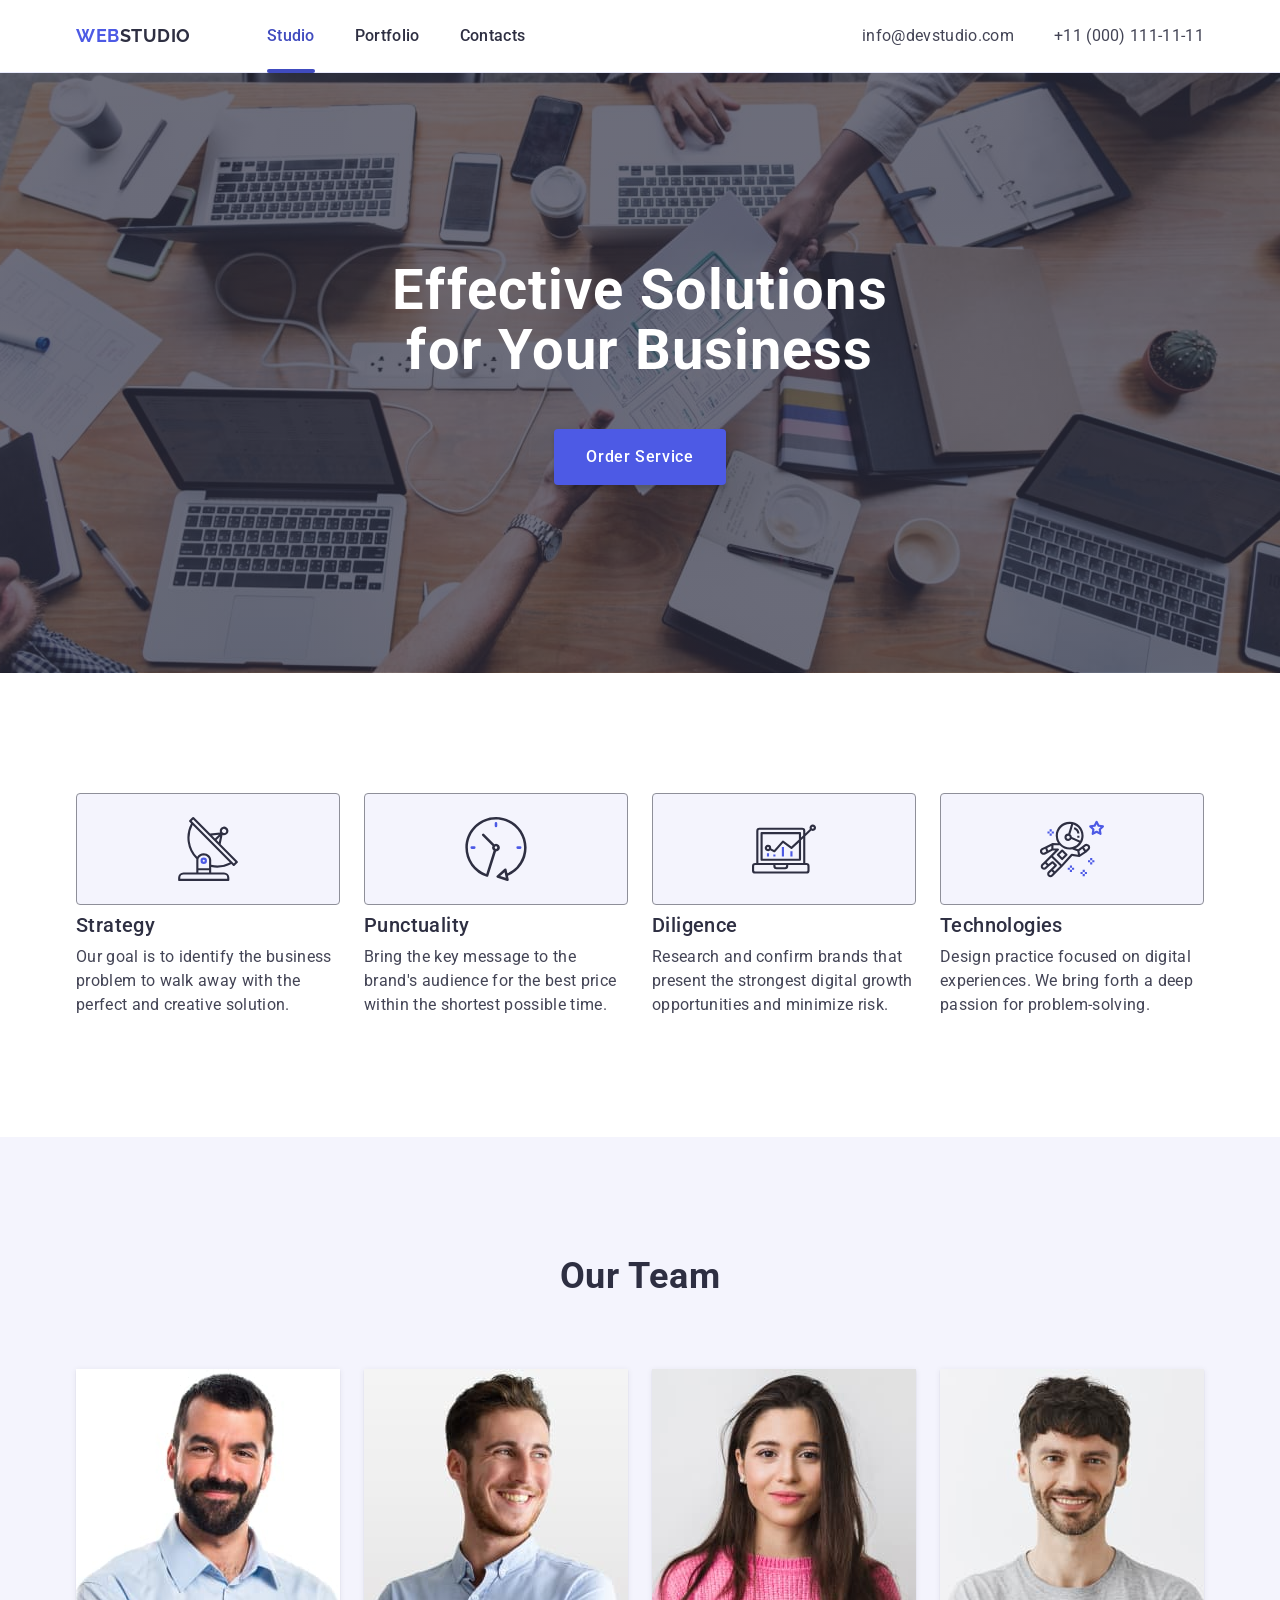
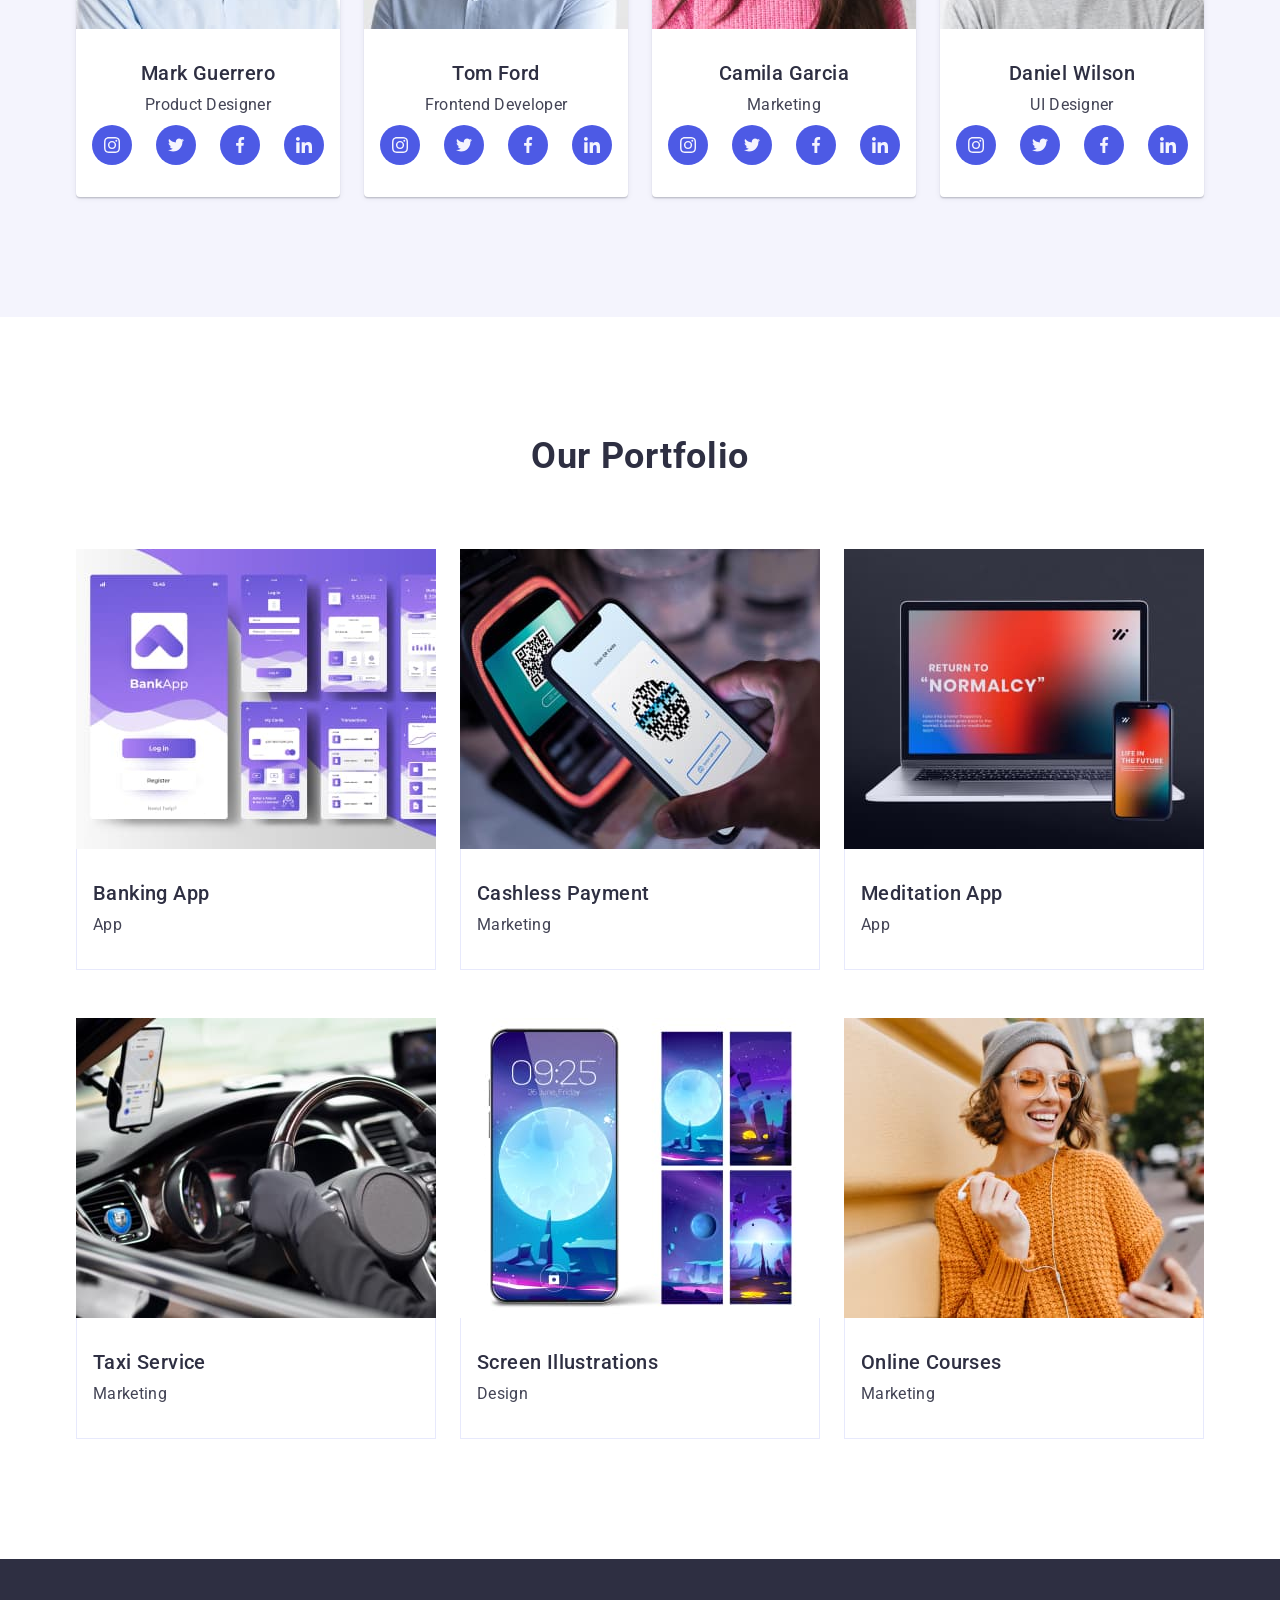
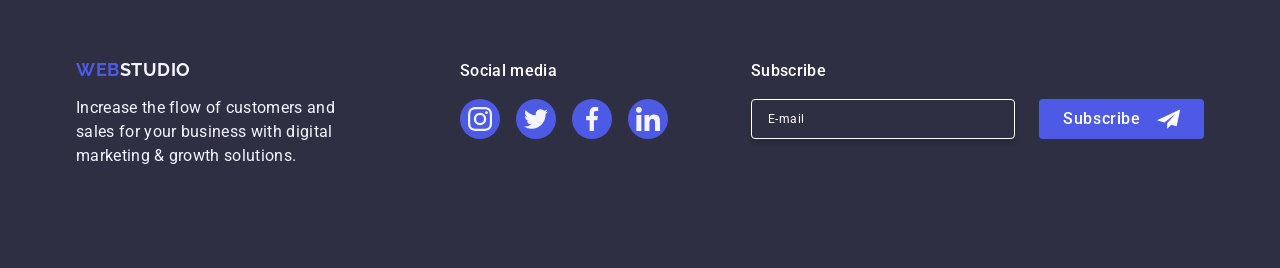
==== index.html @ db7bddde "Add corrections into footer form" ====
<!DOCTYPE html>
<html lang="en">
  <head>
    <meta charset="UTF-8" />
    <meta name="viewport" content="width=device-width, initial-scale=1.0" />
    <title>WebStudio</title>
    <link rel="preconnect" href="https://fonts.googleapis.com" />
    <link rel="preconnect" href="https://fonts.gstatic.com" crossorigin />
    <link
      href="https://fonts.googleapis.com/css2?family=Raleway:wght@700&family=Roboto:wght@100..900&display=swap"
      rel="stylesheet"
    />
    <link
      rel="stylesheet"
      href="https://cdnjs.cloudflare.com/ajax/libs/modern-normalize/3.0.1/modern-normalize.min.css"
      integrity="sha512-q6WgHqiHlKyOqslT/lgBgodhd03Wp4BEqKeW6nNtlOY4quzyG3VoQKFrieaCeSnuVseNKRGpGeDU3qPmabCANg=="
      crossorigin="anonymous"
      referrerpolicy="no-referrer"
    />
    <link rel="stylesheet" href="./css/styles.css" />
  </head>
  <body>
    <header class="header">
      <div class="container">
        <nav class="nav">
          <a class="link logo" href="./index.html">Web<span class="logo-accent">Studio</span></a>

          <ul class="list menu-list">
            <li class="menu-list-item"><a class="link menu-list-link current" href="./index.html">Studio</a></li>
            <li class="menu-list-item"><a class="link menu-list-link" href="">Portfolio</a></li>
            <li class="menu-list-item"><a class="link menu-list-link" href="">Contacts</a></li>
          </ul>
        </nav>

        <address class="address">
          <ul class="list address-list">
            <li class="address-list-item">
              <a class="link address-list-link" href="mailto:info@devstudio.com">info@devstudio.com</a>
            </li>
            <li class="address-list-item">
              <a class="link address-list-link" href="tel:+110001111111">+11 (000) 111-11-11</a>
            </li>
          </ul>
        </address>
      </div>
    </header>

    <main>
      <section class="hero">
        <div class="container">
          <h1 class="hero-title">Effective Solutions for Your Business</h1>
          <button class="btn" type="button">Order Service</button>
        </div>
      </section>

      <section class="section">
        <div class="container">
          <h2 class="visually-hidden">Our benefits</h2>

          <ul class="list benefits-list">
            <li class="benefits-list-item">
              <div class="benefits-list-icon-wrapper">
                <svg class="benefits-list-icon" width="64" height="64">
                  <use href="./images/icons.svg#icon-antenna"></use>
                </svg>
              </div>

              <h3 class="benefits-list-title">Strategy</h3>
              <p class="benefits-list-text">
                Our goal is to identify the business problem to walk away with the perfect and creative solution.
              </p>
            </li>
            <li class="benefits-list-item">
              <div class="benefits-list-icon-wrapper">
                <svg class="benefits-list-icon" width="64" height="64">
                  <use href="./images/icons.svg#icon-clock"></use>
                </svg>
              </div>

              <h3 class="benefits-list-title">Punctuality</h3>
              <p class="benefits-list-text">
                Bring the key message to the brand's audience for the best price within the shortest possible time.
              </p>
            </li>
            <li class="benefits-list-item">
              <div class="benefits-list-icon-wrapper">
                <svg class="benefits-list-icon" width="64" height="64">
                  <use href="./images/icons.svg#icon-diagram"></use>
                </svg>
              </div>

              <h3 class="benefits-list-title">Diligence</h3>
              <p class="benefits-list-text">
                Research and confirm brands that present the strongest digital growth opportunities and minimize risk.
              </p>
            </li>
            <li class="benefits-list-item">
              <div class="benefits-list-icon-wrapper">
                <svg class="benefits-list-icon" width="64" height="64">
                  <use href="./images/icons.svg#icon-astronaut"></use>
                </svg>
              </div>

              <h3 class="benefits-list-title">Technologies</h3>
              <p class="benefits-list-text">
                Design practice focused on digital experiences. We bring forth a deep passion for problem-solving.
              </p>
            </li>
          </ul>
        </div>
      </section>

      <section class="section team">
        <div class="container">
          <h2 class="section-title">Our Team</h2>

          <ul class="list team-list">
            <li class="team-list-item">
              <img src="./images/team/img1.jpg" alt="Mark Guerrero" width="264" height="260" />

              <div class="team-list-content">
                <h3 class="team-list-title">Mark Guerrero</h3>
                <p class="team-list-text">Product Designer</p>

                <ul class="list socials-list">
                  <li class="socials-list-item">
                    <a href="" class="socials-list-link">
                      <svg class="socials-list-icon" width="16" height="16">
                        <use href="./images/icons.svg#icon-instagram"></use>
                      </svg>
                    </a>
                  </li>
                  <li class="socials-list-item">
                    <a href="" class="socials-list-link">
                      <svg class="socials-list-icon" width="16" height="16">
                        <use href="./images/icons.svg#icon-twitter"></use>
                      </svg>
                    </a>
                  </li>
                  <li class="socials-list-item">
                    <a href="" class="socials-list-link">
                      <svg class="socials-list-icon" width="16" height="16">
                        <use href="./images/icons.svg#icon-facebook"></use>
                      </svg>
                    </a>
                  </li>
                  <li class="socials-list-item">
                    <a href="" class="socials-list-link">
                      <svg class="socials-list-icon" width="16" height="16">
                        <use href="./images/icons.svg#icon-linkedin"></use>
                      </svg>
                    </a>
                  </li>
                </ul>
              </div>
            </li>
            <li class="team-list-item">
              <img src="./images/team/img2.jpg" alt="Tom Ford" width="264" height="260" />

              <div class="team-list-content">
                <h3 class="team-list-title">Tom Ford</h3>
                <p class="team-list-text">Frontend Developer</p>

                <ul class="list socials-list">
                  <li class="socials-list-item">
                    <a href="" class="socials-list-link">
                      <svg class="socials-list-icon" width="16" height="16">
                        <use href="./images/icons.svg#icon-instagram"></use>
                      </svg>
                    </a>
                  </li>
                  <li class="socials-list-item">
                    <a href="" class="socials-list-link">
                      <svg class="socials-list-icon" width="16" height="16">
                        <use href="./images/icons.svg#icon-twitter"></use>
                      </svg>
                    </a>
                  </li>
                  <li class="socials-list-item">
                    <a href="" class="socials-list-link">
                      <svg class="socials-list-icon" width="16" height="16">
                        <use href="./images/icons.svg#icon-facebook"></use>
                      </svg>
                    </a>
                  </li>
                  <li class="socials-list-item">
                    <a href="" class="socials-list-link">
                      <svg class="socials-list-icon" width="16" height="16">
                        <use href="./images/icons.svg#icon-linkedin"></use>
                      </svg>
                    </a>
                  </li>
                </ul>
              </div>
            </li>
            <li class="team-list-item">
              <img src="./images/team/img3.jpg" alt="Camila Garcia" width="264" height="260" />

              <div class="team-list-content">
                <h3 class="team-list-title">Camila Garcia</h3>
                <p class="team-list-text">Marketing</p>

                <ul class="list socials-list">
                  <li class="socials-list-item">
                    <a href="" class="socials-list-link">
                      <svg class="socials-list-icon" width="16" height="16">
                        <use href="./images/icons.svg#icon-instagram"></use>
                      </svg>
                    </a>
                  </li>
                  <li class="socials-list-item">
                    <a href="" class="socials-list-link">
                      <svg class="socials-list-icon" width="16" height="16">
                        <use href="./images/icons.svg#icon-twitter"></use>
                      </svg>
                    </a>
                  </li>
                  <li class="socials-list-item">
                    <a href="" class="socials-list-link">
                      <svg class="socials-list-icon" width="16" height="16">
                        <use href="./images/icons.svg#icon-facebook"></use>
                      </svg>
                    </a>
                  </li>
                  <li class="socials-list-item">
                    <a href="" class="socials-list-link">
                      <svg class="socials-list-icon" width="16" height="16">
                        <use href="./images/icons.svg#icon-linkedin"></use>
                      </svg>
                    </a>
                  </li>
                </ul>
              </div>
            </li>
            <li class="team-list-item">
              <img src="./images/team/img4.jpg" alt="Daniel Wilson" width="264" height="260" />

              <div class="team-list-content">
                <h3 class="team-list-title">Daniel Wilson</h3>
                <p class="team-list-text">UI Designer</p>

                <ul class="list socials-list">
                  <li class="socials-list-item">
                    <a href="" class="socials-list-link">
                      <svg class="socials-list-icon" width="16" height="16">
                        <use href="./images/icons.svg#icon-instagram"></use>
                      </svg>
                    </a>
                  </li>
                  <li class="socials-list-item">
                    <a href="" class="socials-list-link">
                      <svg class="socials-list-icon" width="16" height="16">
                        <use href="./images/icons.svg#icon-twitter"></use>
                      </svg>
                    </a>
                  </li>
                  <li class="socials-list-item">
                    <a href="" class="socials-list-link">
                      <svg class="socials-list-icon" width="16" height="16">
                        <use href="./images/icons.svg#icon-facebook"></use>
                      </svg>
                    </a>
                  </li>
                  <li class="socials-list-item">
                    <a href="" class="socials-list-link">
                      <svg class="socials-list-icon" width="16" height="16">
                        <use href="./images/icons.svg#icon-linkedin"></use>
                      </svg>
                    </a>
                  </li>
                </ul>
              </div>
            </li>
          </ul>
        </div>
      </section>

      <section class="section">
        <div class="container">
          <h2 class="section-title">Our Portfolio</h2>

          <ul class="list portfolio-list">
            <li class="portfolio-list-item">
              <div class="portfolio-thumb">
                <img src="./images/portfolio/img1.jpg" alt="Banking App" width="360" height="300" />
                <p class="portfolio-overlay">
                  14 Stylish and User-Friendly App Design Concepts · Task Manager App · Calorie Tracker App · Exotic
                  Fruit Ecommerce App · Cloud Storage App
                </p>
              </div>

              <div class="portfolio-list-content">
                <h3 class="portfolio-list-title">Banking App</h3>
                <p class="portfolio-list-text">App</p>
              </div>
            </li>
            <li class="portfolio-list-item">
              <div class="portfolio-thumb">
                <img src="./images/portfolio/img2.jpg" alt="Cashless Payment" width="360" height="300" />
                <p class="portfolio-overlay">
                  14 Stylish and User-Friendly App Design Concepts · Task Manager App · Calorie Tracker App · Exotic
                  Fruit Ecommerce App · Cloud Storage App
                </p>
              </div>

              <div class="portfolio-list-content">
                <h3 class="portfolio-list-title">Cashless Payment</h3>
                <p class="portfolio-list-text">Marketing</p>
              </div>
            </li>
            <li class="portfolio-list-item">
              <div class="portfolio-thumb">
                <img src="./images/portfolio/img3.jpg" alt="Meditation App" width="360" height="300" />
                <p class="portfolio-overlay">
                  14 Stylish and User-Friendly App Design Concepts · Task Manager App · Calorie Tracker App · Exotic
                  Fruit Ecommerce App · Cloud Storage App
                </p>
              </div>

              <div class="portfolio-list-content">
                <h3 class="portfolio-list-title">Meditation App</h3>
                <p class="portfolio-list-text">App</p>
              </div>
            </li>
            <li class="portfolio-list-item">
              <div class="portfolio-thumb">
                <img src="./images/portfolio/img4.jpg" alt="Taxi Service" width="360" height="300" />
                <p class="portfolio-overlay">
                  14 Stylish and User-Friendly App Design Concepts · Task Manager App · Calorie Tracker App · Exotic
                  Fruit Ecommerce App · Cloud Storage App
                </p>
              </div>

              <div class="portfolio-list-content">
                <h3 class="portfolio-list-title">Taxi Service</h3>
                <p class="portfolio-list-text">Marketing</p>
              </div>
            </li>
            <li class="portfolio-list-item">
              <div class="portfolio-thumb">
                <img src="./images/portfolio/img5.jpg" alt="Screen Illustrations" width="360" height="300" />
                <p class="portfolio-overlay">
                  14 Stylish and User-Friendly App Design Concepts · Task Manager App · Calorie Tracker App · Exotic
                  Fruit Ecommerce App · Cloud Storage App
                </p>
              </div>

              <div class="portfolio-list-content">
                <h3 class="portfolio-list-title">Screen Illustrations</h3>
                <p class="portfolio-list-text">Design</p>
              </div>
            </li>
            <li class="portfolio-list-item">
              <div class="portfolio-thumb">
                <img src="./images/portfolio/img6.jpg" alt="Online Courses" width="360" height="300" />
                <p class="portfolio-overlay">
                  14 Stylish and User-Friendly App Design Concepts · Task Manager App · Calorie Tracker App · Exotic
                  Fruit Ecommerce App · Cloud Storage App
                </p>
              </div>

              <div class="portfolio-list-content">
                <h3 class="portfolio-list-title">Online Courses</h3>
                <p class="portfolio-list-text">Marketing</p>
              </div>
            </li>
          </ul>
        </div>
      </section>
    </main>

    <footer class="footer">
      <div class="container">
        <div class="footer-info-wrapper">
          <a class="link logo" href="./index.html">Web<span class="logo-accent">Studio</span></a>
          <p class="footer-text">
            Increase the flow of customers and sales for your business with digital marketing & growth solutions.
          </p>
        </div>

        <div class="footer-socials-wrapper">
          <p class="footer-socials-info">Social media</p>

          <ul class="list socials-list">
            <li class="socials-list-item">
              <a href="" class="socials-list-link">
                <svg class="socials-list-icon" width="24" height="24">
                  <use href="./images/icons.svg#icon-instagram"></use>
                </svg>
              </a>
            </li>
            <li class="socials-list-item">
              <a href="" class="socials-list-link">
                <svg class="socials-list-icon" width="24" height="24">
                  <use href="./images/icons.svg#icon-twitter"></use>
                </svg>
              </a>
            </li>
            <li class="socials-list-item">
              <a href="" class="socials-list-link">
                <svg class="socials-list-icon" width="24" height="24">
                  <use href="./images/icons.svg#icon-facebook"></use>
                </svg>
              </a>
            </li>
            <li class="socials-list-item">
              <a href="" class="socials-list-link">
                <svg class="socials-list-icon" width="24" height="24">
                  <use href="./images/icons.svg#icon-linkedin"></use>
                </svg>
              </a>
            </li>
          </ul>
        </div>

        <div class="footer-form-wrapper">
          <p class="footer-form-slogan">Subscribe</p>

          <form class="footer-form">
            <label class="footer-form-label"
              ><input class="footer-form-field" type="email" name="email" placeholder="E-mail"
            /></label>
            <button class="footer-form-btn-submit" type="submit">
              Subscribe
              <svg class="footer-form-icon" width="24" height="24">
                <use href="./images/icons.svg#icon-telegram"></use>
              </svg>
            </button>
          </form>
        </div>
      </div>
    </footer>

    <div class="backdrop">
      <div class="modal">
        <button class="modal-btn-close" type="button">
          <svg class="modal-btn-close-icon" width="8" height="8">
            <use href="./images/icons.svg#icon-close"></use>
          </svg>
        </button>
        <p class="modal-slogan">Leave your contacts and we will call you back</p>

        <form class="form">
          <div class="form-field-wrapper">
            <label class="form-field-label" for="user-name">Name</label>
            <div class="form-field">
              <input class="form-field-input" type="text" name="user-name" id="user-name" />
              <svg class="form-field-icon" width="18" height="18">
                <use href="./images/icons.svg#icon-user"></use>
              </svg>
            </div>
          </div>

          <div class="form-field-wrapper">
            <label class="form-field-label" for="user-phone">Phone</label>
            <div class="form-field">
              <input class="form-field-input" type="tel" name="user-phone" id="user-phone" />
              <svg class="form-field-icon" width="18" height="24">
                <use href="./images/icons.svg#icon-phone"></use>
              </svg>
            </div>
          </div>

          <div class="form-field-wrapper">
            <label class="form-field-label" for="user-email">Email</label>
            <div class="form-field">
              <input class="form-field-input" type="email" name="user-email" id="user-email" />
              <svg class="form-field-icon" width="18" height="24">
                <use href="./images/icons.svg#icon-mail"></use>
              </svg>
            </div>
          </div>

          <div class="form-comment-wrapper">
            <label class="form-field-label" for="user-comment">Comment</label>
            <div class="form-field">
              <textarea
                class="form-field-comment"
                name="user-comment"
                id="user-comment"
                placeholder="Text input"
              ></textarea>
            </div>
          </div>

          <div class="form-checkout-wrapper">
            <input class="form-checkbox visually-hidden" type="checkbox" id="form-checkbox" />
            <label class="form-checkbox-label" for="form-checkbox">
              <span class="form-custom-checkbox">
                <svg class="form-custom-checkbox-icon" width="10" height="8">
                  <use href="./images/icons.svg#icon-check"></use>
                </svg>
              </span>
              I accept the terms and conditions of the <a class="form-checkbox-label-accent" href="">Privacy Policy</a>
            </label>
          </div>

          <button class="form-btn-submit" type="submit">Send</button>
        </form>
      </div>
    </div>
  </body>
</html>
---- css/styles.css ----
:root {
  --accent-color: #4d5ae5;
  --text-color: #434455;
  --dark-color: #2e2f42;
  --white-color: #ffffff;
  --pale-color: #e7e9fc;
  --pale-bg-color: #f4f4fd;
  --hover-color: #404bbf;
  --light-color: #8e8f99;
  --bright-color: #31d0aa;
  --modal-bg-color: #fcfcfc;
}

body {
  font-family: 'Roboto', sans-serif;
  font-size: 16px;
  line-height: 1.5;
  letter-spacing: 0.02em;
  background-color: var(--white-color);
  color: var(--text-color);
}

h1,
h2,
h3,
h4,
h5,
h6,
p,
ul,
ol {
  margin-top: 0;
  margin-bottom: 0;
}

img {
  display: block;
  max-width: 100%;
  height: auto;
}

.list {
  list-style: none;
  padding: 0;
}

.link {
  text-decoration: none;
}

.container {
  width: 1158px;
  margin-left: auto;
  margin-right: auto;
  padding-left: 15px;
  padding-right: 15px;
}

.visually-hidden {
  position: absolute;
  width: 1px;
  height: 1px;
  margin: -1px;
  border: 0;
  padding: 0;

  white-space: nowrap;
  clip-path: inset(100%);
  clip: rect(0 0 0 0);
  overflow: hidden;
}

/* ---------------------------- components ----------------------------*/

.btn {
  display: block;
  margin-left: auto;
  margin-right: auto;
  min-width: 169px;
  height: 56px;

  border: none;
  border-radius: 4px;
  padding: 16px 32px;
  box-shadow: 0 4px 4px 0 rgba(0, 0, 0, 0.15);
  background: var(--accent-color);

  font-weight: 500;
  line-height: 1.5;
  letter-spacing: 0.04em;
  background-color: var(--accent-color);
  color: var(--white-color);
  cursor: pointer;

  transition: 250ms background-color cubic-bezier(0.4, 0, 0.2, 1);
}

.btn:hover,
.btn:focus {
  background-color: var(--hover-color);
}

.socials-list {
  display: flex;
  gap: 24px;

  width: 232px;
  margin-left: auto;
  margin-right: auto;
}

.socials-list-link {
  display: flex;
  justify-content: center;
  align-items: center;

  width: 40px;
  height: 40px;
  background-color: var(--accent-color);
  color: var(--pale-bg-color);
  border-radius: 50%;

  transition: 250ms background-color cubic-bezier(0.4, 0, 0.2, 1);
}

.socials-list-link:hover,
.socials-list-link:focus {
  background-color: var(--hover-color);
}

.socials-list-icon {
  fill: currentColor;
}

/* ---------------------------- header ----------------------------*/

.header {
  border-bottom: 1px solid var(--pale-color);
  box-shadow: 0 1px 6px 0 rgba(46, 47, 66, 0.08), 0 1px 1px 0 rgba(46, 47, 66, 0.16), 0 2px 1px 0 rgba(46, 47, 66, 0.08);
}

.header .container {
  display: flex;
  align-items: center;
}

.nav {
  display: flex;
  align-items: center;
}

.logo {
  margin-right: 76px;
  font-family: 'Raleway', sans-serif;
  font-size: 18px;
  font-weight: 700;
  line-height: 1.17;
  letter-spacing: 0.03em;

  color: var(--accent-color);
  text-transform: uppercase;
}

.header .logo-accent {
  color: var(--dark-color);
}

.menu-list {
  display: flex;
}

.menu-list-item:not(:last-child) {
  margin-right: 40px;
}

.menu-list-link {
  position: relative;
  display: block;
  padding: 24px 0;
  font-weight: 500;
  color: var(--dark-color);

  transition: 250ms color cubic-bezier(0.4, 0, 0.2, 1);
}

.menu-list-link:hover,
.menu-list-link:focus {
  color: var(--hover-color);
}

.menu-list-link.current {
  color: var(--hover-color);
}

.current::after {
  content: '';

  position: absolute;
  bottom: -1px;
  left: 0;

  display: block;
  width: 100%;
  height: 4px;
  border-radius: 2px;
  background-color: var(--hover-color);
}

.address {
  font-style: normal;
  margin-left: auto;
}

.address-list {
  display: flex;
}

.address-list-item:not(:last-child) {
  margin-right: 40px;
}

.address-list-link {
  color: var(--text-color);

  transition: 250ms color cubic-bezier(0.4, 0, 0.2, 1);
}

.address-list-link:hover,
.address-list-link:focus {
  color: var(--hover-color);
}

/* ---------------------------- hero ----------------------------*/

.hero {
  max-width: 1440px;
  margin-left: auto;
  margin-right: auto;
  padding-top: 188px;
  padding-bottom: 188px;

  background-color: var(--dark-color);
  background-image: linear-gradient(rgba(46, 47, 66, 0.7), rgba(46, 47, 66, 0.7)), url(../images/hero/bg.jpg);
  background-repeat: no-repeat;
  background-position: center;
  background-size: cover;
}

.hero-title {
  margin-left: auto;
  margin-right: auto;
  margin-bottom: 48px;
  max-width: 496px;
  font-size: 56px;
  line-height: 1.07;
  letter-spacing: 0.02em;
  text-align: center;
  color: var(--white-color);
}

/* ---------------------------- section ----------------------------*/

.section {
  padding-top: 120px;
  padding-bottom: 120px;
}

.section-title {
  margin-bottom: 72px;

  font-size: 36px;
  line-height: 1.11;
  letter-spacing: 0.02em;
  text-align: center;
  text-transform: capitalize;
  color: var(--dark-color);
}

/* ---------------------------- benefits ----------------------------*/

.benefits-list {
  display: flex;
  gap: 24px;
}

.benefits-list-item {
  width: 264px;
  flex-grow: 1;
}

.benefits-list-icon-wrapper {
  display: flex;
  justify-content: center;
  align-items: center;

  width: 264px;
  height: 112px;
  margin-bottom: 8px;

  background-color: var(--pale-bg-color);
  border: 1px solid var(--light-color);
  border-radius: 4px;
}

.benefits-list-title {
  margin-bottom: 8px;
  font-size: 20px;
  font-weight: 500;
  line-height: 1.2;
  letter-spacing: 0.02em;
  color: var(--dark-color);
}

/* ---------------------------- team ----------------------------*/
.team {
  background-color: var(--pale-bg-color);
}

.team-list {
  display: flex;
  gap: 24px;
}

.team-list-item {
  background-color: var(--white-color);
  border-radius: 0 0 4px 4px;
  box-shadow: 0 2px 1px 0 rgba(46, 47, 66, 0.08), 0 1px 1px 0 rgba(46, 47, 66, 0.16), 0 1px 6px 0 rgba(46, 47, 66, 0.08);
}

.team-list-content {
  padding: 32px 0;
  text-align: center;
}

.team-list-title {
  margin-bottom: 8px;
  font-size: 20px;
  font-weight: 500;
  line-height: 1.2;
  letter-spacing: 0.02em;
  color: var(--dark-color);
}

.team-list-text {
  margin-bottom: 8px;
}

/* ---------------------------- portfolio ----------------------------*/

.portfolio-list {
  display: flex;
  flex-wrap: wrap;
  column-gap: 24px;
  row-gap: 48px;
}

.portfolio-list-item {
  transition: box-shadow 250ms cubic-bezier(0.4, 0, 0.2, 1);
}

.portfolio-list-item:hover {
  box-shadow: 0 2px 1px 0 rgba(46, 47, 66, 0.08), 0 1px 1px 0 rgba(46, 47, 66, 0.16), 0 1px 6px 0 rgba(46, 47, 66, 0.08);
}

.portfolio-thumb {
  position: relative;
  overflow: hidden;
}

.portfolio-overlay {
  position: absolute;
  top: 0;
  left: 0;
  width: 100%;
  height: 100%;

  background-color: var(--accent-color);
  padding: 40px 32px;
  color: var(--pale-bg-color);

  transform: translateY(100%);
  transition: 250ms transform cubic-bezier(0.4, 0, 0.2, 1);
}

.portfolio-list-item:hover .portfolio-overlay {
  transform: translateY(0%);
}

.portfolio-list-content {
  padding: 32px 16px;
  border: 1px solid var(--pale-color);
  border-top: none;
}

.portfolio-list-title {
  margin-bottom: 8px;
  font-size: 20px;
  font-weight: 500;
  line-height: 1.2;
  letter-spacing: 0.02em;
  color: var(--dark-color);
}

/* ---------------------------- footer ----------------------------*/

.footer {
  padding-top: 100px;
  padding-bottom: 100px;

  background-color: var(--dark-color);
}

.footer .container {
  display: flex;
  align-items: baseline;
}

.footer-info-wrapper {
  margin-right: 120px;
}

.footer-info {
  width: 264px;
}

.footer .logo {
  display: inline-block;
  margin-bottom: 16px;
}

.footer .logo-accent {
  color: var(--pale-bg-color);
}

.footer-text {
  width: 264px;
  color: var(--pale-bg-color);
}

.footer-socials-wrapper {
  color: var(--white-color);
}

.footer-socials-info {
  font-weight: 500;
  margin-bottom: 16px;
}

.footer .socials-list {
  gap: 16px;
}

.footer .socials-list-link:hover,
.footer .socials-list-link:focus {
  background-color: var(--bright-color);
}

.footer-form-wrapper {
  width: 453px;
  margin-left: auto;
}
.footer-form-slogan {
  margin-bottom: 16px;
  font-weight: 500;
  color: var(--white-color);
}

.footer-form {
  display: flex;
  gap: 24px;
}

.footer-form-field {
  width: 264px;
  height: 40px;
  padding: 8px 16px;

  font-size: 12px;
  line-height: 2;
  letter-spacing: 0.04em;

  background-color: transparent;
  color: var(--white-color);
  border: 1px solid var(--white-color);
  border-radius: 4px;
  box-shadow: 0 4px 4px 0 rgba(0, 0, 0, 0.15);
}

.footer-form-field::placeholder {
  color: var(--white-color);
}
.footer-form-btn-submit {
  display: flex;
  justify-content: center;
  align-items: center;
  gap: 16px;

  padding: 8px 24px;
  min-width: 165px;
  height: 40px;

  background-color: var(--accent-color);
  color: var(--white-color);
  font-weight: 500;
  line-height: 1.5;
  letter-spacing: 0.04em;

  border: none;
  border-radius: 4px;

  transition: 250ms background-color cubic-bezier(0.4, 0, 0.2, 1);
  cursor: pointer;
}

.footer-form-btn-submit:hover,
.footer-form-btn-submit:focus {
  background-color: var(--hover-color);
}

/* ---------------------------- modal ----------------------------*/

.backdrop {
  position: fixed;
  top: 0;
  left: 0;
  z-index: 1000;

  width: 100%;
  height: 100%;

  background: rgba(46, 47, 66, 0.4);
  opacity: 0;
  pointer-events: none;

  transition: 250ms opacity cubic-bezier(0.4, 0, 0.2, 1);
}

.backdrop.is-open {
  opacity: 1;
  pointer-events: auto;
}

.modal {
  position: absolute;
  top: 50%;
  left: 50%;
  transform: translate(-50%, -50%);

  width: 408px;
  /* height: 584px; */
  padding: 24px;
  padding-top: 72px;

  background: var(--modal-bg-color);
  border-radius: 4px;
  box-shadow: 0 1px 1px 0 rgba(0, 0, 0, 0.14), 0 1px 3px 0 rgba(0, 0, 0, 0.12), 0 2px 1px 0 rgba(0, 0, 0, 0.2);
}

.modal-btn-close {
  position: absolute;
  top: 24px;
  right: 24px;

  background-color: var(--pale-color);
  color: var(--dark-color);

  border-radius: 50%;
  border: 1px solid rgba(0, 0, 0, 0.1);
  cursor: pointer;
}

.modal-btn-close:hover,
.modal-btn-close:focus {
  background-color: var(--hover-color);
  color: var(--white-color);
}

.modal-btn-close-icon {
  fill: currentColor;
}

.modal-slogan {
  font-weight: 500;
  font-size: 16px;
  margin-bottom: 16px;

  color: var(--dark-color);
  text-align: center;
}

/* ---------------------------- form ----------------------------*/

.form-field-wrapper {
  margin-bottom: 8px;
}

.form-field {
  position: relative;
}

.form-field-label {
  font-size: 12px;
  line-height: 1.17;
  letter-spacing: 0.04em;
  color: var(--light-color);
}

.form-field-input {
  width: 100%;
  height: 40px;

  padding: 8px;
  padding-left: 38px;
  border: 1px solid rgba(46, 47, 66, 0.4);
  border-radius: 4px;
}

.form-field-input:focus {
  border-color: var(--accent-color);
  outline: transparent;
}

.form-field-input:focus + .form-field-icon {
  fill: var(--accent-color);
}

.form-field-icon {
  position: absolute;
  top: 50%;
  left: 16px;

  transform: translateY(-50%);
}

.form-comment-wrapper {
  margin-bottom: 20px;
}

.form-field-comment {
  width: 100%;
  height: 120px;

  padding: 8px 16px;

  border: 1px solid rgba(46, 47, 66, 0.4);
  border-radius: 4px;

  resize: none;
}

.form-field-comment::placeholder {
  font-size: 12px;
  line-height: 1.17;
  letter-spacing: 0.04em;
  color: rgba(46, 47, 66, 0.4);
}

.form-checkbox-label {
  display: flex;
  gap: 8px;

  margin-bottom: 24px;
  font-size: 12px;
  line-height: 1.17;
  letter-spacing: 0.04em;
  color: var(--light-color);
}

.form-checkbox-label-accent {
  line-height: 1.33;
  text-decoration: underline;

  color: var(--accent-color);
}

.form-custom-checkbox {
  display: flex;
  justify-content: center;
  align-items: center;

  width: 16px;
  height: 16px;

  border: 1px solid rgba(46, 47, 66, 0.4);
  border-radius: 2px;

  color: transparent;
}

.form-custom-checkbox-icon {
  fill: currentColor;
}

.form-checkbox:checked + .form-checkbox-label .form-custom-checkbox {
  background-color: var(--hover-color);
  color: var(--pale-bg-color);
}

.form-btn-submit {
  display: block;
  margin-left: auto;
  margin-right: auto;
  padding: 16px 32px;
  min-width: 169px;
  height: 56px;

  font-weight: 500;
  letter-spacing: 0.04em;
  background: var(--accent-color);
  color: var(--white-color);

  box-shadow: 0 4px 4px 0 rgba(0, 0, 0, 0.15);
  border: none;
  border-radius: 4px;

  cursor: pointer;

  transition: 250ms background-color cubic-bezier(0.4, 0, 0.2, 1);
}

.form-btn-submit:hover,
.form-btn-submit:focus {
  background-color: var(--hover-color);
}
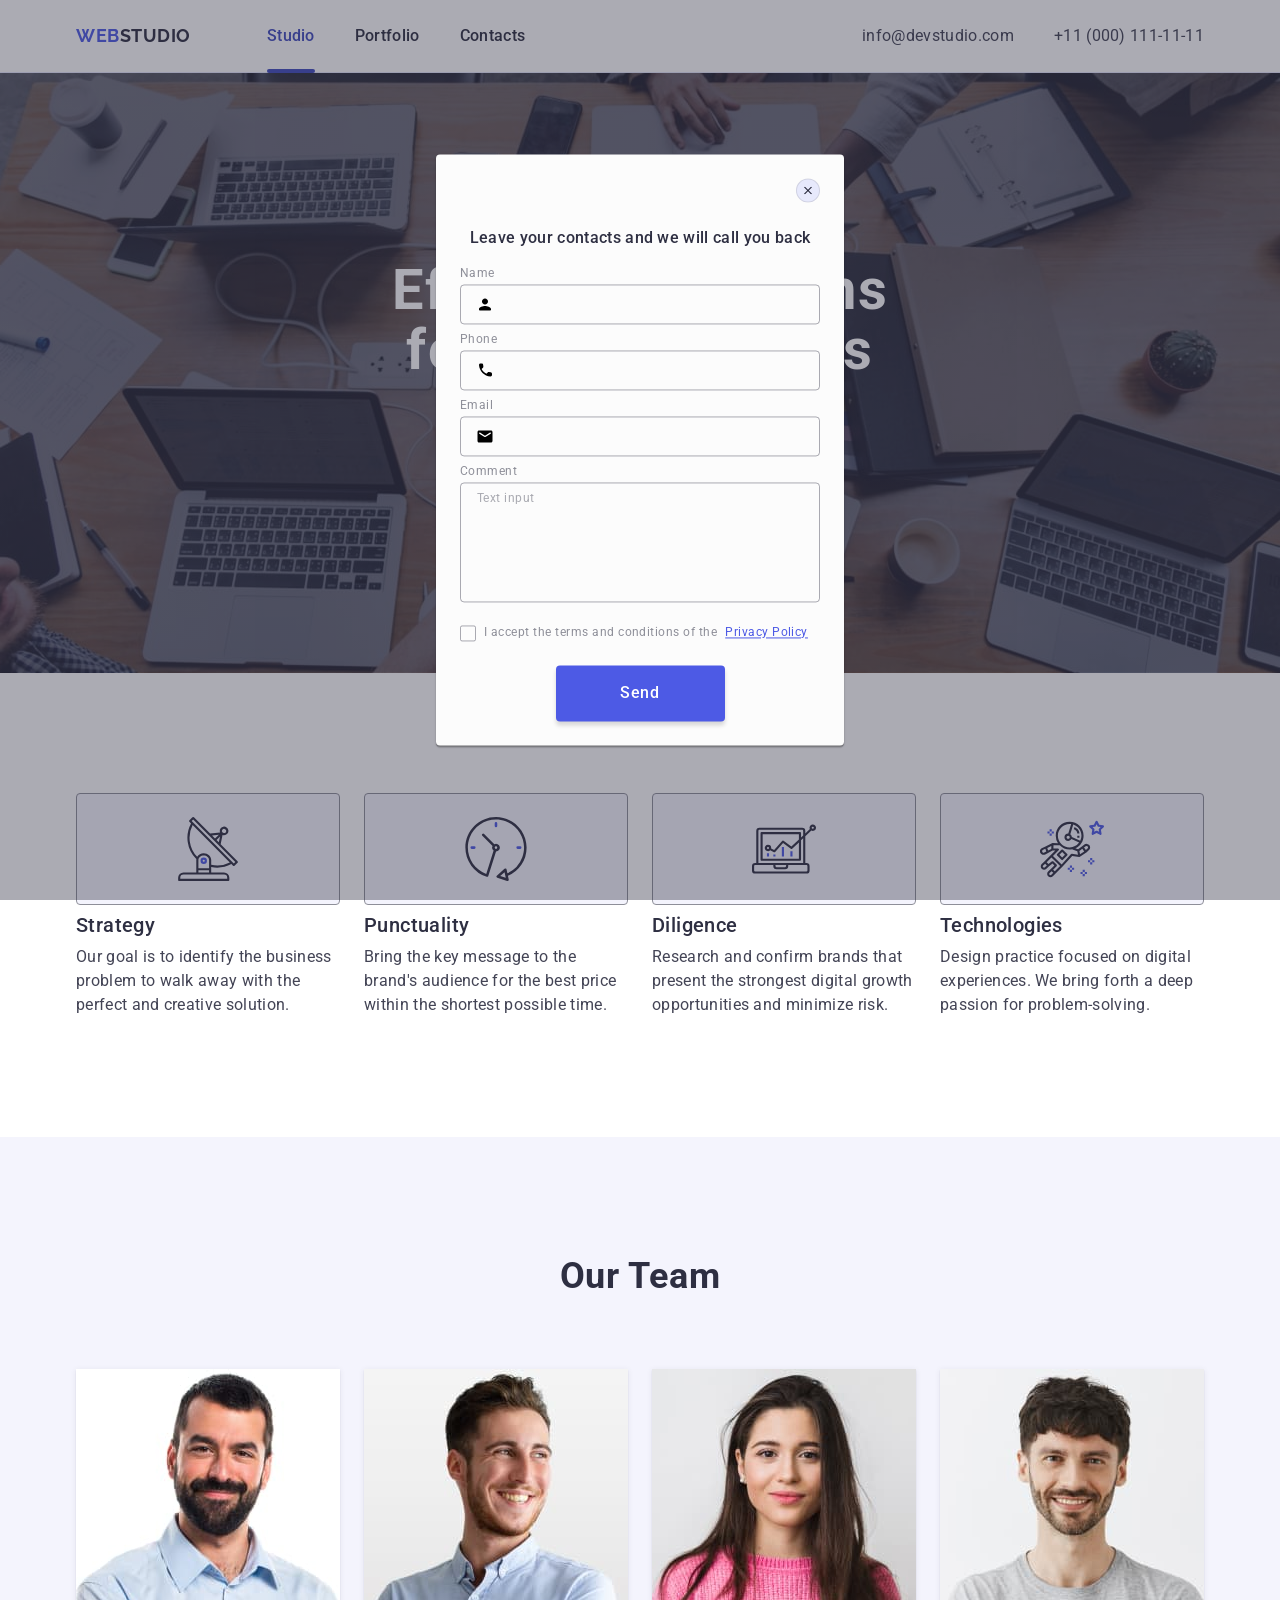
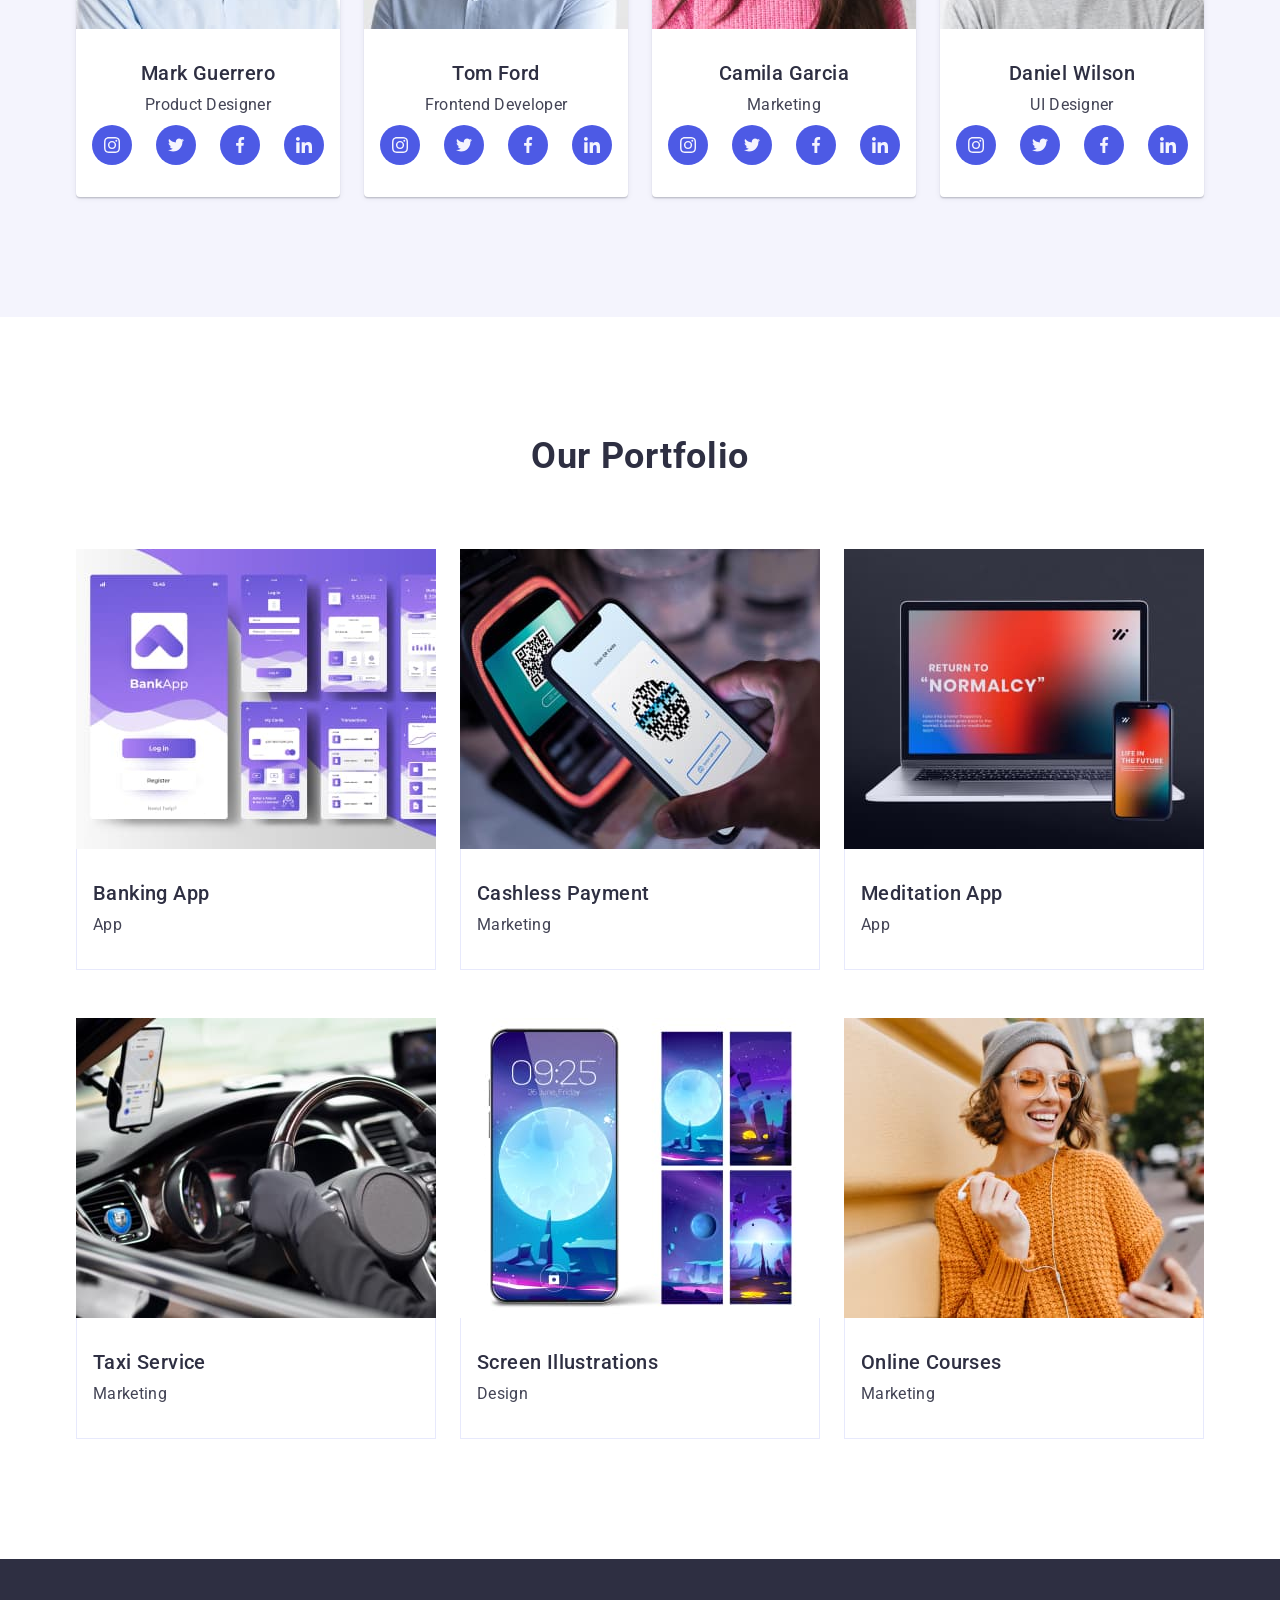
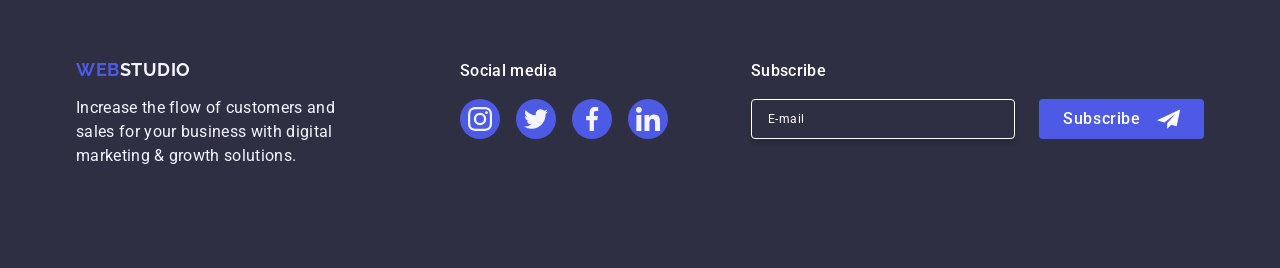
==== commit a68c3ab8: "Add correction into textarea and checkbox" ====
--- a/index.html
+++ b/index.html
@@ -431,7 +431,7 @@
       </div>
     </footer>
 
-    <div class="backdrop">
+    <div class="backdrop is-open">
       <div class="modal">
         <button class="modal-btn-close" type="button">
           <svg class="modal-btn-close-icon" width="8" height="8">
@@ -445,7 +445,7 @@
             <label class="form-field-label" for="user-name">Name</label>
             <div class="form-field">
               <input class="form-field-input" type="text" name="user-name" id="user-name" />
-              <svg class="form-field-icon" width="18" height="18">
+              <svg class="form-field-icon" width="18" height="24">
                 <use href="./images/icons.svg#icon-user"></use>
               </svg>
             </div>
@@ -473,19 +473,17 @@
 
           <div class="form-comment-wrapper">
             <label class="form-field-label" for="user-comment">Comment</label>
-            <div class="form-field">
-              <textarea
-                class="form-field-comment"
-                name="user-comment"
-                id="user-comment"
-                placeholder="Text input"
-              ></textarea>
-            </div>
+            <textarea
+              class="form-field-comment"
+              name="user-comment"
+              id="user-comment"
+              placeholder="Text input"
+            ></textarea>
           </div>
 
           <div class="form-checkout-wrapper">
-            <input class="form-checkbox visually-hidden" type="checkbox" id="form-checkbox" />
-            <label class="form-checkbox-label" for="form-checkbox">
+            <input class="form-checkbox visually-hidden" type="checkbox" id="user-privacy" />
+            <label class="form-checkbox-label" for="user-privacy">
               <span class="form-custom-checkbox">
                 <svg class="form-custom-checkbox-icon" width="10" height="8">
                   <use href="./images/icons.svg#icon-check"></use>
--- a/css/styles.css
+++ b/css/styles.css
@@ -532,7 +532,7 @@
   opacity: 0;
   pointer-events: none;
 
-  transition: 250ms opacity cubic-bezier(0.4, 0, 0.2, 1);
+  transition: 250ms opacity cubic-bezier(0.4, 0, 0.2, 1), 250ms visibility cubic-bezier(0.4, 0, 0.2, 1);
 }
 
 .backdrop.is-open {
@@ -547,13 +547,15 @@
   transform: translate(-50%, -50%);
 
   width: 408px;
-  /* height: 584px; */
+  min-height: 584px;
   padding: 24px;
   padding-top: 72px;
 
   background: var(--modal-bg-color);
   border-radius: 4px;
   box-shadow: 0 1px 1px 0 rgba(0, 0, 0, 0.14), 0 1px 3px 0 rgba(0, 0, 0, 0.12), 0 2px 1px 0 rgba(0, 0, 0, 0.2);
+
+  transition: 250ms transform cubic-bezier(0.4, 0, 0.2, 1);
 }
 
 .modal-btn-close {
@@ -561,22 +563,34 @@
   top: 24px;
   right: 24px;
 
+  display: flex;
+  justify-content: center;
+  align-items: center;
+  width: 24px;
+  height: 24px;
+  padding: 0;
+
   background-color: var(--pale-color);
   color: var(--dark-color);
 
   border-radius: 50%;
   border: 1px solid rgba(0, 0, 0, 0.1);
   cursor: pointer;
+
+  transition: 250ms background-color cubic-bezier(0.4, 0, 0.2, 1), 250ms border cubic-bezier(0.4, 0, 0.2, 1);
 }
 
 .modal-btn-close:hover,
 .modal-btn-close:focus {
   background-color: var(--hover-color);
   color: var(--white-color);
+  border: none;
 }
 
 .modal-btn-close-icon {
   fill: currentColor;
+
+  transition: 250ms fill cubic-bezier(0.4, 0, 0.2, 1);
 }
 
 .modal-slogan {
@@ -599,6 +613,9 @@
 }
 
 .form-field-label {
+  display: block;
+  margin-bottom: 4px;
+
   font-size: 12px;
   line-height: 1.17;
   letter-spacing: 0.04em;
@@ -611,8 +628,13 @@
 
   padding: 8px;
   padding-left: 38px;
+
+  background-color: transparent;
+  outline: transparent;
   border: 1px solid rgba(46, 47, 66, 0.4);
   border-radius: 4px;
+
+  transition: 250ms border-color cubic-bezier(0.4, 0, 0.2, 1);
 }
 
 .form-field-input:focus {
@@ -633,7 +655,7 @@
 }
 
 .form-comment-wrapper {
-  margin-bottom: 20px;
+  margin-bottom: 16px;
 }
 
 .form-field-comment {
@@ -642,10 +664,21 @@
 
   padding: 8px 16px;
 
+  font-size: 12px;
+  line-height: 1.17;
+  letter-spacing: 0.04em;
+  color: rgba(46, 47, 66, 0.4);
   border: 1px solid rgba(46, 47, 66, 0.4);
   border-radius: 4px;
-
+  background-color: transparent;
+  outline: none;
+
+  transition: 250ms border-color cubic-bezier(0.4, 0, 0.2, 1);
   resize: none;
+}
+
+.form-field-comment:focus {
+  border-color: var(--accent-color);
 }
 
 .form-field-comment::placeholder {
@@ -653,6 +686,10 @@
   line-height: 1.17;
   letter-spacing: 0.04em;
   color: rgba(46, 47, 66, 0.4);
+}
+
+.form-checkout-wrapper {
+  margin-bottom: 24px;
 }
 
 .form-checkbox-label {
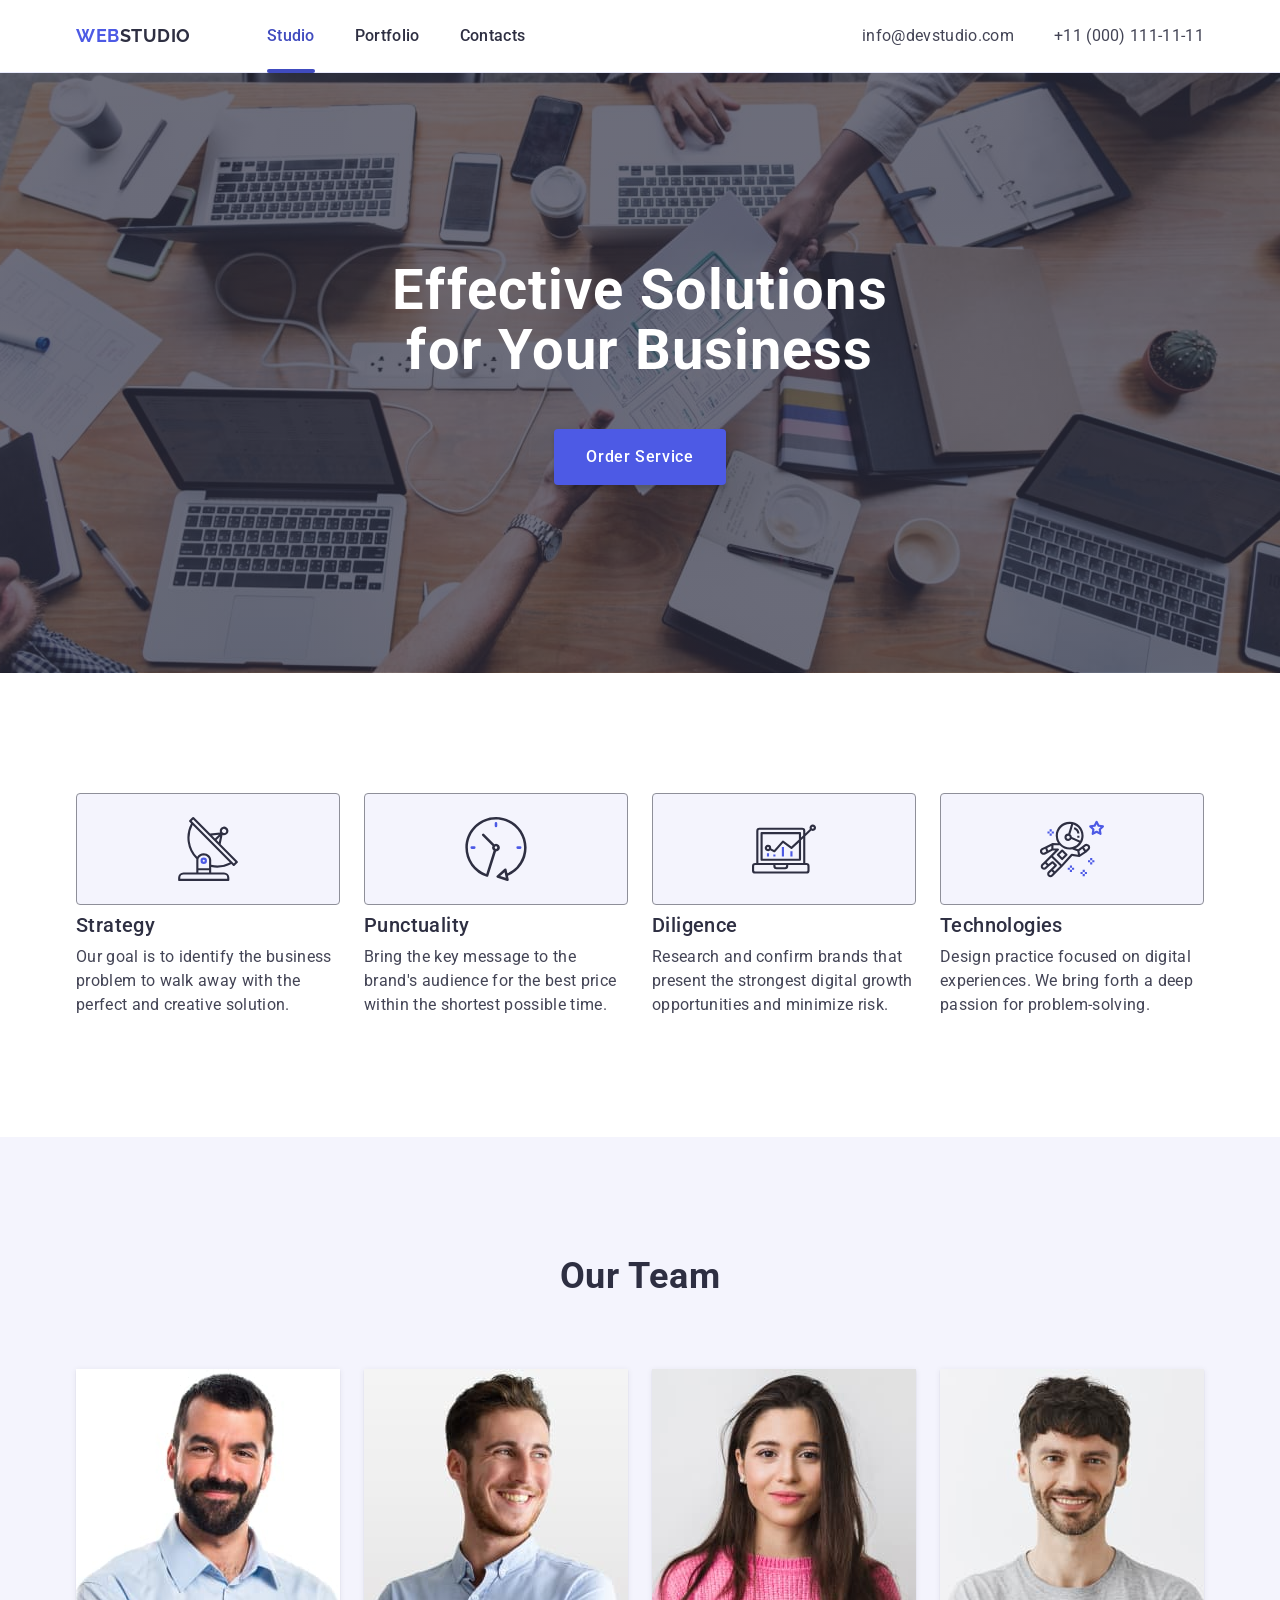
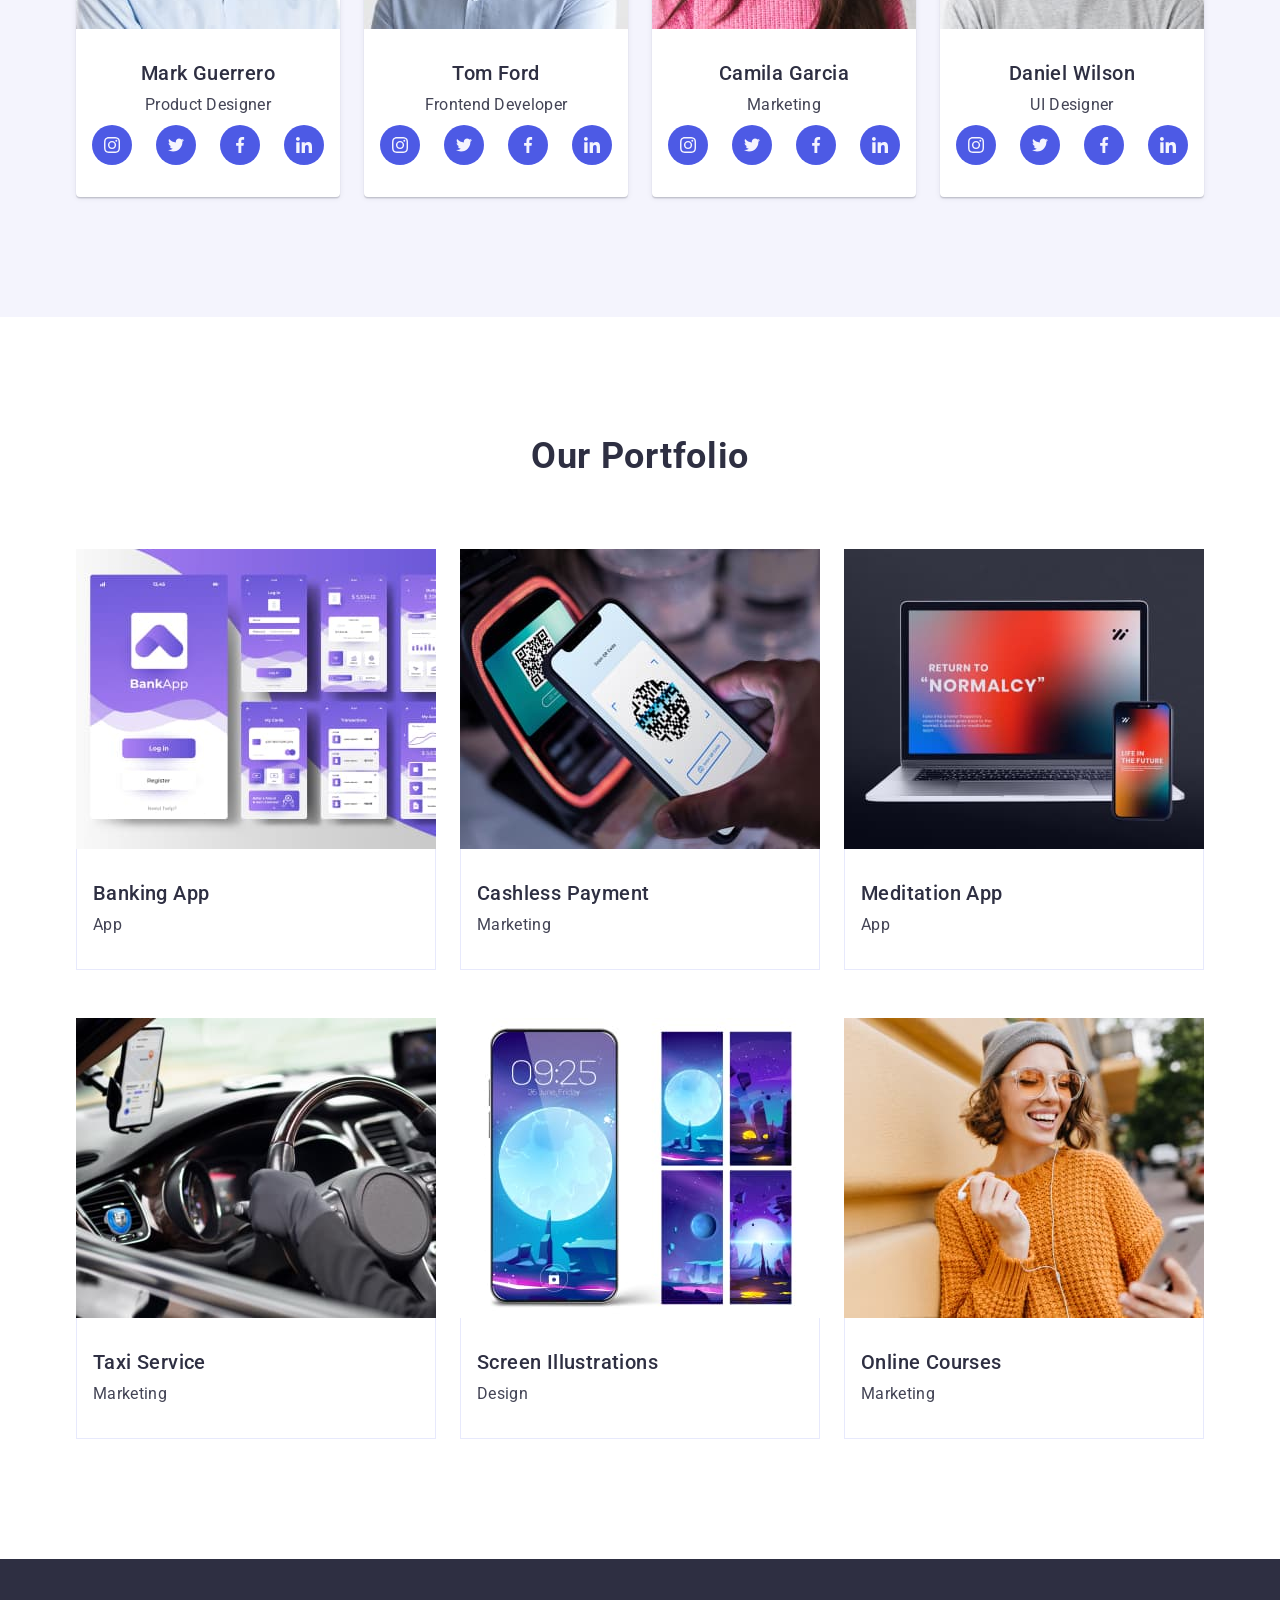
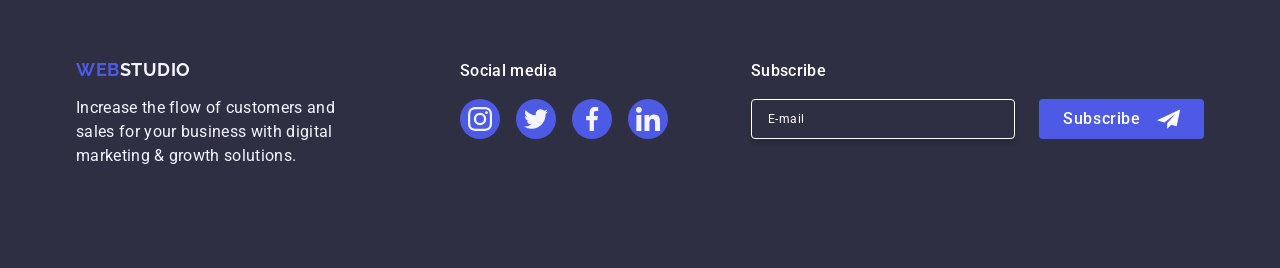
==== commit 7f8230ca: "Add correction to custom checkbox" ====
--- a/index.html
+++ b/index.html
@@ -431,7 +431,7 @@
       </div>
     </footer>
 
-    <div class="backdrop is-open">
+    <div class="backdrop">
       <div class="modal">
         <button class="modal-btn-close" type="button">
           <svg class="modal-btn-close-icon" width="8" height="8">
@@ -482,7 +482,13 @@
           </div>
 
           <div class="form-checkout-wrapper">
-            <input class="form-checkbox visually-hidden" type="checkbox" id="user-privacy" />
+            <input
+              class="form-checkbox visually-hidden"
+              type="checkbox"
+              name="user-privacy"
+              id="user-privacy"
+              value="true"
+            />
             <label class="form-checkbox-label" for="user-privacy">
               <span class="form-custom-checkbox">
                 <svg class="form-custom-checkbox-icon" width="10" height="8">
--- a/css/styles.css
+++ b/css/styles.css
@@ -652,6 +652,8 @@
   left: 16px;
 
   transform: translateY(-50%);
+
+  transition: 250ms fill cubic-bezier(0.4, 0, 0.2, 1);
 }
 
 .form-comment-wrapper {
@@ -671,7 +673,7 @@
   border: 1px solid rgba(46, 47, 66, 0.4);
   border-radius: 4px;
   background-color: transparent;
-  outline: none;
+  outline: transparent;
 
   transition: 250ms border-color cubic-bezier(0.4, 0, 0.2, 1);
   resize: none;
@@ -711,7 +713,7 @@
 }
 
 .form-custom-checkbox {
-  display: flex;
+  display: inline-flex;
   justify-content: center;
   align-items: center;
 
@@ -722,6 +724,10 @@
   border-radius: 2px;
 
   color: transparent;
+  fill: transparent;
+
+  transition: 250ms background-color cubic-bezier(0.4, 0, 0.2, 1), 250ms border cubic-bezier(0.4, 0, 0.2, 1),
+    250ms fill cubic-bezier(0.4, 0, 0.2, 1);
 }
 
 .form-custom-checkbox-icon {
@@ -731,6 +737,11 @@
 .form-checkbox:checked + .form-checkbox-label .form-custom-checkbox {
   background-color: var(--hover-color);
   color: var(--pale-bg-color);
+  fill: var(--pale-bg-color);
+}
+
+.form-checkbox:checked {
+  border: none;
 }
 
 .form-btn-submit {
@@ -742,6 +753,7 @@
   height: 56px;
 
   font-weight: 500;
+  line-height: 1.5;
   letter-spacing: 0.04em;
   background: var(--accent-color);
   color: var(--white-color);
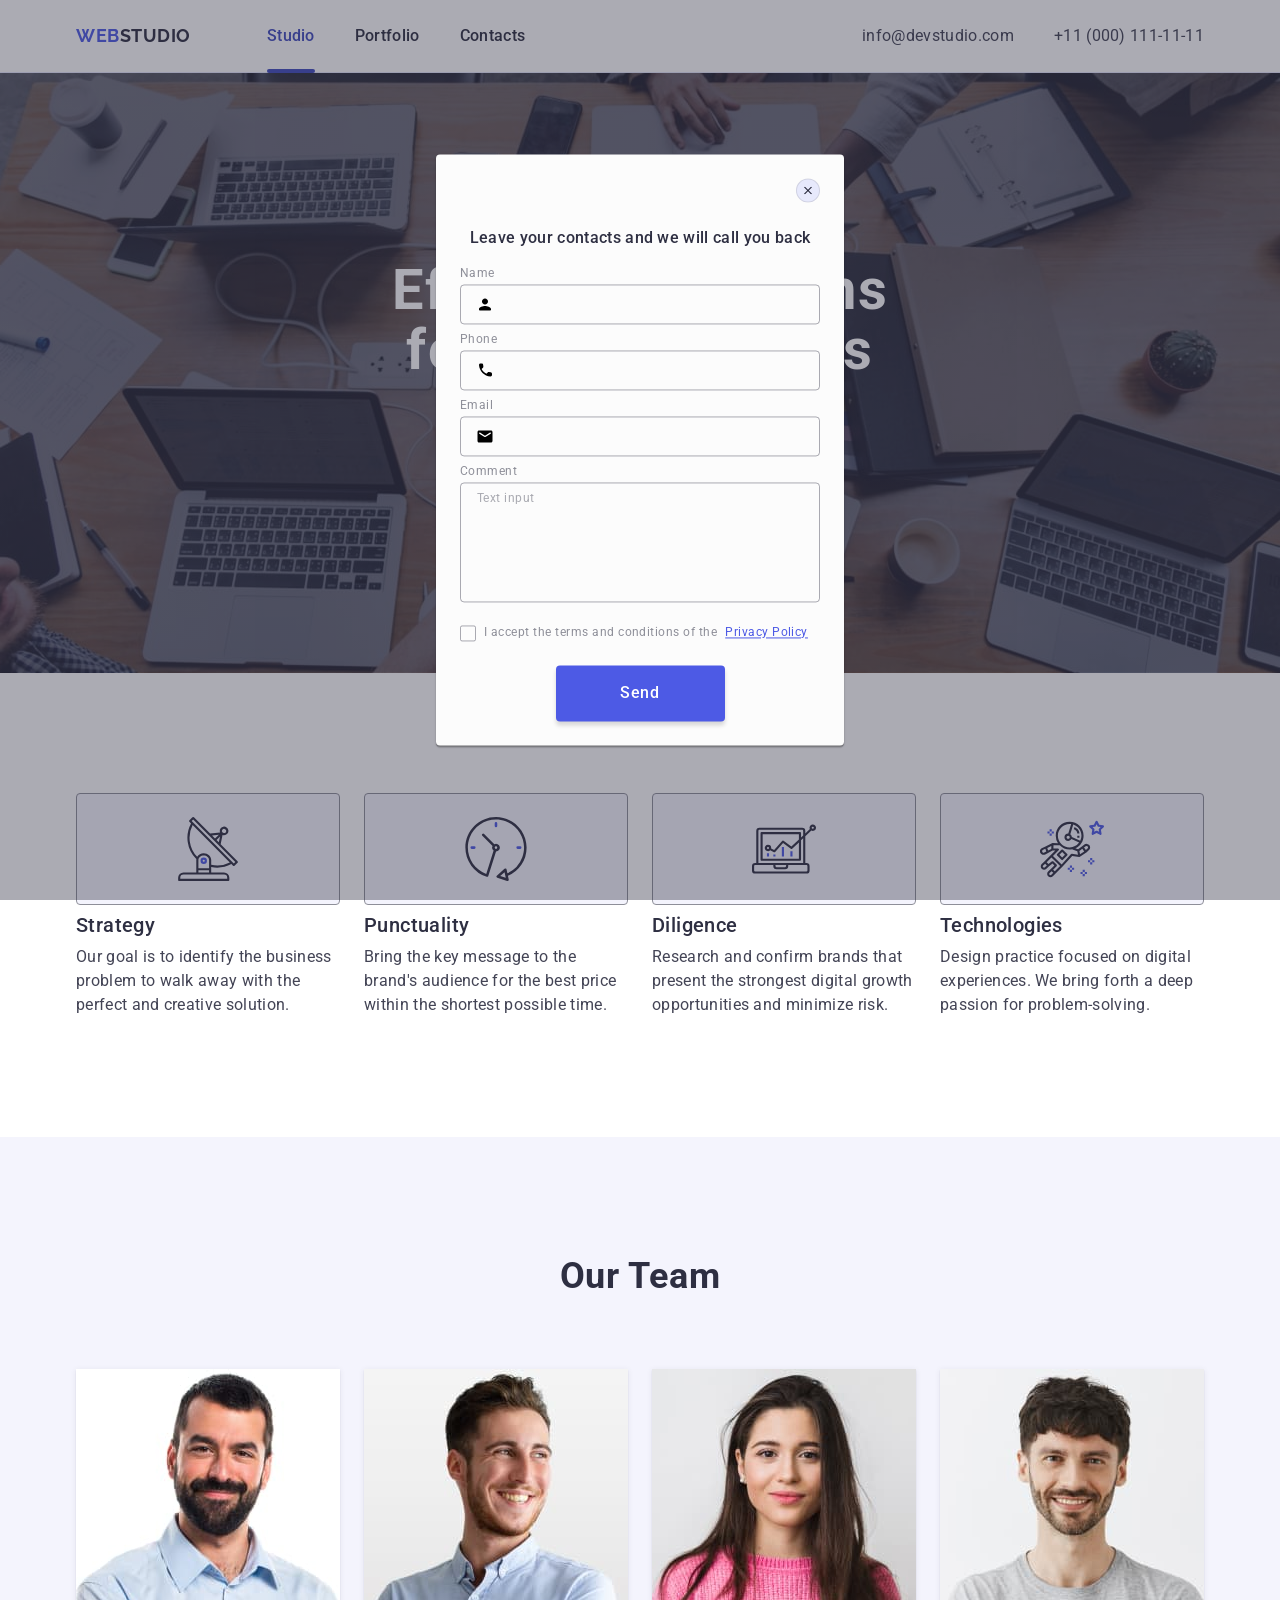
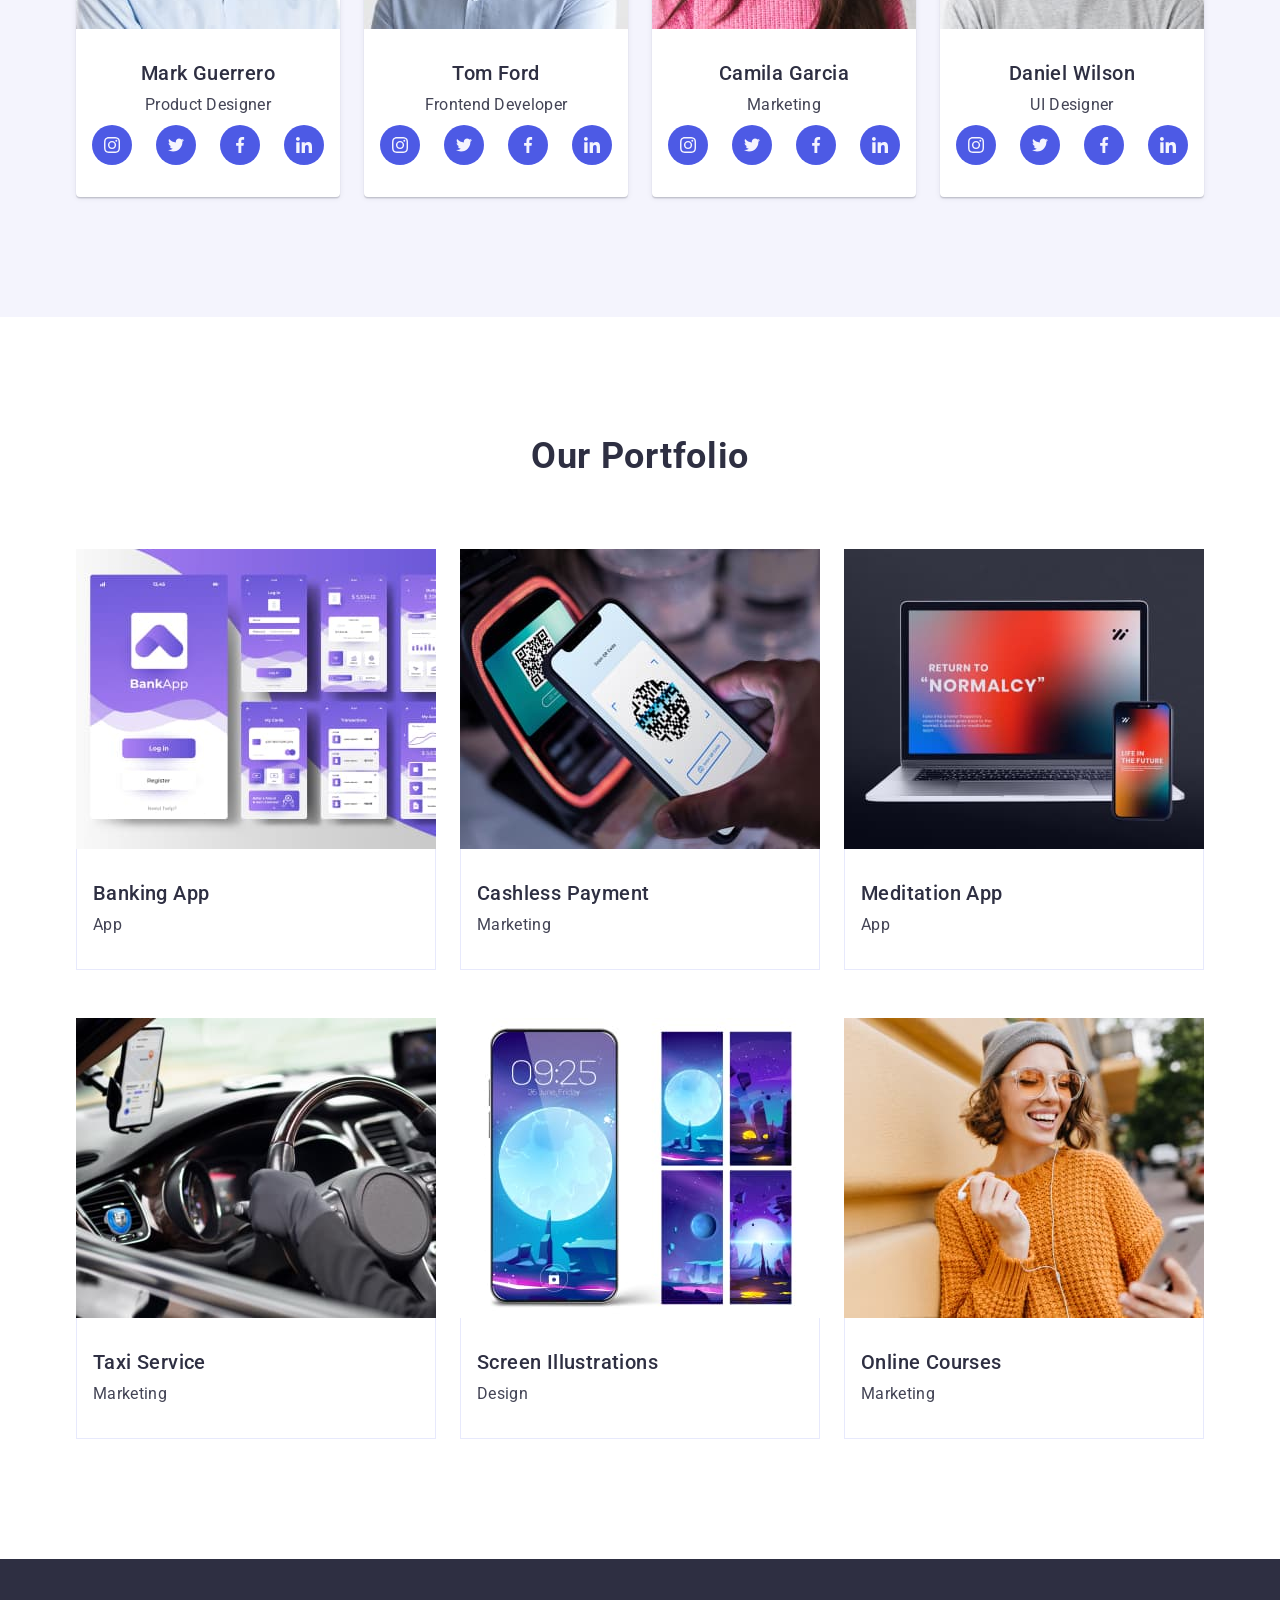
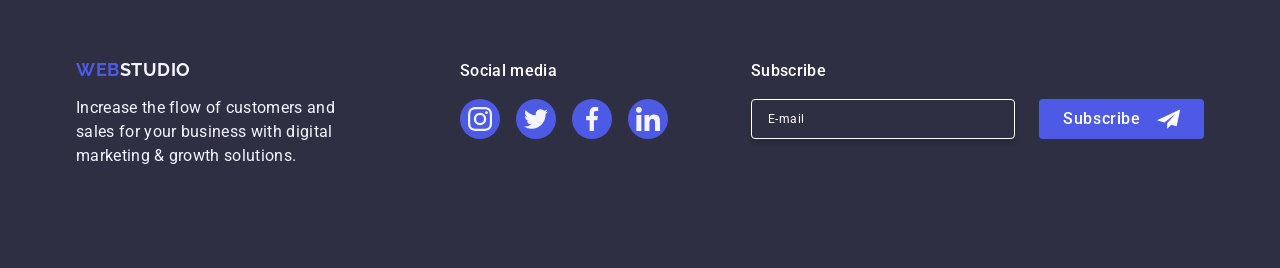
==== commit d4115363: "Add class is-open to backdrop" ====
--- a/index.html
+++ b/index.html
@@ -431,7 +431,7 @@
       </div>
     </footer>
 
-    <div class="backdrop">
+    <div class="backdrop is-open">
       <div class="modal">
         <button class="modal-btn-close" type="button">
           <svg class="modal-btn-close-icon" width="8" height="8">
--- a/css/styles.css
+++ b/css/styles.css
@@ -493,7 +493,6 @@
   display: flex;
   justify-content: center;
   align-items: center;
-  gap: 16px;
 
   padding: 8px 24px;
   min-width: 165px;
@@ -515,6 +514,10 @@
 .footer-form-btn-submit:hover,
 .footer-form-btn-submit:focus {
   background-color: var(--hover-color);
+}
+
+.footer-form-icon {
+  margin-left: 16px;
 }
 
 /* ---------------------------- modal ----------------------------*/
@@ -738,9 +741,6 @@
   background-color: var(--hover-color);
   color: var(--pale-bg-color);
   fill: var(--pale-bg-color);
-}
-
-.form-checkbox:checked {
   border: none;
 }
 
